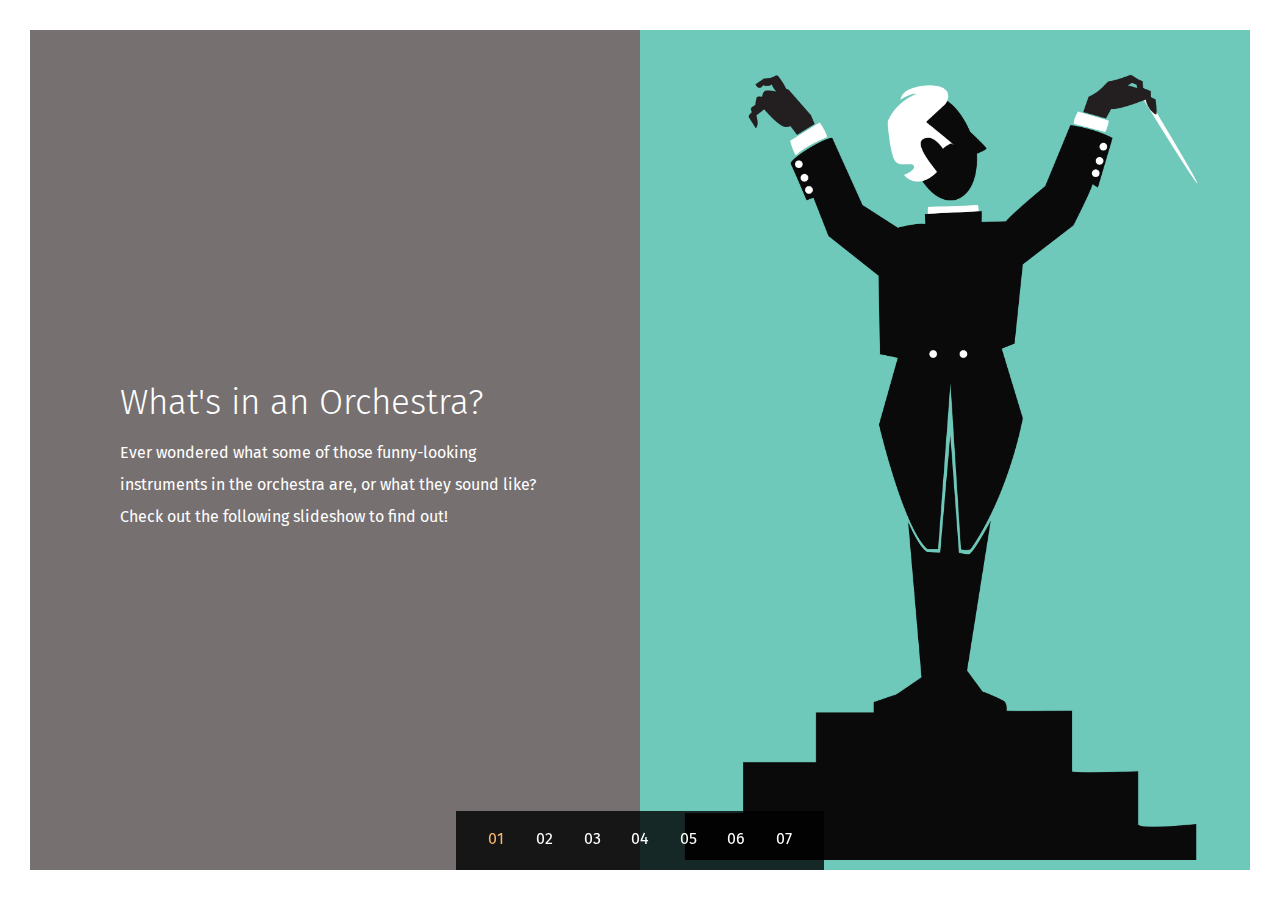
==== index.html @ 83e467b5 "First commit" ====
<!doctype html>
<html lang="en" class="no-js">
<head>
	<meta charset="UTF-8">
	<meta name="viewport" content="width=device-width, initial-scale=1">

	<link href='https://fonts.googleapis.com/css?family=Fira+Sans:400,300,700' rel='stylesheet' type='text/css'>


<!--<link rel="stylesheet" href="css/reset-quiz.css">-->

	<link rel="stylesheet" href="css/reset.css"> <!-- CSS reset -->
	<!--<link rel="stylesheet"  href="css/master-quiz.css">-->
	<!--<link  rel="stylesheet"  href="css/slickQuiz.css">-->
	<link rel="stylesheet" href="css/style.css"> <!-- Resource style -->

<!--Resources for information on the instruments: http://www.sfskids.org/classic/templates/instorchframe.asp?pageid=3
http://www.philharmonia.co.uk/explore/instruments/harp -->




<link rel="stylesheet" href="css/tooltips.css">



	<script src="js/modernizr.js"></script> <!-- Modernizr -->
	<!--<link rel="stylesheet" href="js/avgrund/style/avgrund.css">-->




	<title>What's in an Orchestra?</title>
</head>
<body>
	<div class="cd-slider-wrapper">
		<ul class="cd-slider">
			<li class="is-visible">

				<div class="cd-half-block image"></div>


				<div class="cd-half-block content">

					<div>

						<h2>What's in an Orchestra?</h2>
						<p>

							Ever wondered what some of those funny-looking instruments in the orchestra are, or what they sound like? Check
							out the following slideshow to find out!
						</p>


					</div>
				</div>
			</li> <!-- .cd-half-block.content -->

			<li>
				<div class="cd-half-block image"></div>
				<div onmouseover="document.getElementById('double-bass').play()" onmouseout="document.getElementById('double-bass').pause()" class="holder">
					<audio id="double-bass" src="double-bass.mp3"></audio>

				</div>
				<div class="cd-half-block content light-bg">
					<div style="color:white">
						<h2>Double Bass</h2>   <!--Daniel Barbiero-->
						<p>
							The double bass is the biggest and lowest-sounding instrument with strings in the orchestra. Sometimes the double bass gets a solo, but it's
							more common for it to stay in the background.

						</p>
						<br>
						<p>
							Double bass players spend a lot of time plucking their instrument rather than using their bow. This is called pizzicato.
					</p>
					<br>
					<p style="font-style:italic" >
						Mouse over the double bass to hear its sound!
					</p>
					</div>
				</div> <!-- .cd-half-block.content -->
			</li>

			<li>
				<div class="cd-half-block image"></div>
				<div onmouseover="document.getElementById('french-horn').play()" onmouseout="document.getElementById('french-horn').pause()" class="holder">
					<audio id="french-horn" src="french-horn.mp3"></audio>

				</div>
				<div class="cd-half-block content">
					<div>
						<h2>French Horn</h2>
						<p>
							The French horn is related to the hunting horns of old. In the orchestra, it usually plays long sustained notes.
							If unwound, it would be about 17 feet long!
						</p>
						<br>
						<p>
							People who play the french horn have to use one of their hands to change the sound inside the large opening at the end, called a bell.


						</p>
						<br>
						<p style="font-style:italic">
							Mouse over the french horn to hear its sound!
						</p>
					</div>
				</div> <!-- .cd-half-block.content -->
			</li>

			<li>
				<div class="cd-half-block image"></div>
				<div onmouseover="document.getElementById('sax').play()" onmouseout="document.getElementById('sax').pause()" class="holder">
					<audio id="sax" src="sax.mp3"></audio>

				</div>
				<div class="cd-half-block content">
					<div>
						<h2>Saxophone</h2>
						<p>
						 The saxophone is most well known in jazz music, but it can be used in orchestras too! It has a really harsh sound
						 which makes it easy to distinguish from the rest of the orchestra.
					 </p>
					 <br>
					 <p>
						 There are six different types of saxophone but they are all played using a mouthpiece called a reed.
					</p>
					<br>
					<p style="font-style:italic">
						Mouse over the saxophone to hear its sound!
					</p>

					</div>
				</div> <!-- .cd-half-block.content -->
			</li>


			<li> <!--added this slide to test if I can add more slides-->
				<div class="cd-half-block image"></div>
				<div onmouseover="document.getElementById('trumpet').play()" onmouseout="document.getElementById('trumpet').pause()" class="holder">
					<audio id="trumpet" src="trumpet.mp3"></audio>

				</div>
				<div class="cd-half-block content">
					<div>
						<h2>Trumpet</h2>
						<p>
						The trumpet has a very loud and brassy sound, so its often used to belt out an important melody. It looks kind of like
						a paperclip, but it would actually be about 6 1/2 feet long unwound!

						</p>
						<br>
						<p>
							The trumpet's valves control the flow of air inside the instrument, creating all the sounds a trumpet can make.
						</p>
						<br>
						<p style="font-style:italic">
							Mouse over the trumpet to hear its sound!
						</p>

					</div>
				</div> <!-- .cd-half-block.content -->
			</li>


			<li>
				<div class="cd-half-block image"></div>
				<div onmouseover="document.getElementById('harp').play()" onmouseout="document.getElementById('harp').pause()" class="holder">
					<audio id="harp" src="harp.mp3"></audio>

				</div>
				<div class="cd-half-block content">
					<div>
						<h2>Harp</h2>
						<p>
						The harp isn't very loud,
							but it can make some very beautiful sounds. It wasn't really used in orchestras until the 1800s.
						</p>
						<br>
						<p>The harps used in orchestra have 47 different strings. They also have seven pedals that can change
							the sound of those strings. All of that makes tuning a harp a very extensive process!
						</p>
						<br>
						<p style="font-style:italic">
							Mouse over the harp to hear its sound!
						</p>
					</div>
				</div> <!-- .cd-half-block.content -->
			</li>




			<li>

				<div class="cd-half-block image"></div>

				<div class="cd-half-block content">

					<div>

						<h2>Quiz Time!</h2>
						<p>Think you know all there is to know about the strange instruments of the orchestra?</p>
						<a class="btn" id="click">Yes! I'm ready!</a>
						<a class="btn" href="">Not yet...I'd like to review one more time!</a>
						<a class="btn hide" href="matching-game.html">Nah, I'd rather play a game</a>
						<a class="simple-ajax-popup-align-top" href="site-assets/ajax/test-ajax.html">Load content via ajax</a><br>


					</div>


				</div> <!-- .cd-half-block.content -->
			</li>









<!--the following commented out code would be for teh quiz plugin if i can ever get it working-->
		<!--	<li>
				<div class="cd-half-block image"></div>
				<div onmouseover="document.getElementById('harp').play()" onmouseout="document.getElementById('harp').pause()" class="holder">
					<audio id="harp" src="harp.mp3"></audio>

				</div>
				<div class="cd-half-block content">
					<div id="slickQuiz" class="quiz-body">
					        <h1 class="quizName">  where the quiz name goes </h1>-->

					<!--        <div class="quizArea">
					            <div class="quizHeader">
					                where the quiz main copy goes

					                <a class="button startQuiz" href="#">Get Started!</a>
					            </div>

					            where the quiz gets built
					        </div>

					        <div class="quizResults">
					            <h3 class="quizScore">You Scored: <span> where the quiz score goes</span></h3>

					            <h3 class="quizLevel"><strong>Ranking:</strong> <span>where the quiz ranking level goes</span></h3>

					            <div class="quizResultsCopy">
					                 where the quiz result copy goes
					            </div>
					        </div>

					</div>
</div>  .cd-half-block.content
			</li>-->




		</ul> <!-- .cd-slider -->
	</div> <!-- .cd-slider-wrapper -->


<script src="js/jquery-2.1.4.js"></script>
<script src="js/jquery.mobile.custom.min.js"></script>




<script src="js/main.js"></script> <!-- Resource jQuery -->






<script src="js/tooltips.js"></script>
<!--<script src="js/slickQuiz-config.js"></script>
<script src="js/slickQuiz.js"></script>
<script src="js/master-quiz.js"></script>-->
<script src="js/avgrund/jquery.avgrund.js"></script>
<script>

$(document).ready(function() {
$("a[title]").tooltips();

	$('.simple-ajax-popup-align-top').magnificPopup({
		type: 'ajax',
		alignTop: true,
		overflowY: 'scroll' // as we know that popup content is tall we set scroll overflow by default to avoid jump
	});

	$('.simple-ajax-popup').magnificPopup({
		type: 'ajax'
	});

});





/*this is a popup window that kind of works with an iframe, but behaves poorly on mobile
/*$("#click").avgrund({
width:500,
height:300,
	 template: "<iframe src='quiz.html' height= '100%' width='100%'></iframe>"
});*/






/*$(function () {
    $('#slickQuiz').slickQuiz({
        // options
    });
});*/
</script>

</body>
</html>
---- css/master-quiz.css ----
/* QUIZ STYLES */
/* Styles to prettify the quiz page */

html {
  margin-top:15%;
margin-left:35%;
    background: white; /*#eee*/
}

@media only screen and (max-width: 900px) {
html{
  margin-left:0;

}

}


body {

    width: 100%; /*800px*/
    height:100%;
    margin: 0 auto;
    /*border: 2px solid #ccc;*/
    border-top: none;
    background: #fff;
  
    padding: 20px;
    font-family: Trebuchet, Arial,Helvetica,sans-serif;
    font-size: 16px;
    color: #353535;
    line-height: 1.5em;
}

h1,h2,h3,h4,h5,h6 {font-weight: bold;}

h1 {
    font-size: 26px;
    margin: 0 0 20px;
    color: #0C4569;
}
h2 {
    font-size: 22px;
    margin: 15px 0;
}
h3 {
    font-size: 18px;
    margin: 15px 0 10px;
}
h4 {
    font-size: 16px;
    margin: 10px 0;
}
h5 {
    font-size: 14px;
    margin: 10px 0 5px;
}
h6 {
    font-size: 12px;
    margin: 5px 0;
}

strong { font-weight: bold; }
em { font-style: italic; }
ul { list-style-type: circle; }
ol { list-style-type: decimal; }
ol li { list-style-type: decimal; margin-left: 20px; }

.button {
    float: left;
    width: auto;
    padding: 5px 15px;
    color:#ffffff;
    background-color:darkcyan;
    border: 1px solid #fff;
    -webkit-border-radius: 5px;
    -moz-border-radius: 5px;
    border-radius: 5px;
	text-decoration: none;
}

.button-1 {

    width: auto;
    padding: 5px 15px;
    color:#ffffff;
    background-color:darkcyan;
    border: 1px solid #fff;
    -webkit-border-radius: 5px;
    -moz-border-radius: 5px;
    border-radius: 5px;
	text-decoration: none;
}
.button:hover {
    background-color:darkslategray;
}

.startQuiz {
    margin-top: 40px;
}

.tryAgain {
    float: none;
    margin: 20px 0;
}

/* clearfix */
.quizArea, .quizResults {
    zoom: 1;
}
.quizArea:before, .quizArea:after, .quizResults:before, .quizResults:after {
    content: "\0020";
    display: block;
    height: 0;
    visibility: hidden;
    font-size: 0;
}
.quizArea:after, .quizResults:after {
    clear: both;
}

.questionCount {
    font-size: 14px;
    font-style: italic;
}
.questionCount span {
    font-weight: bold;
}

ol.questions {
    margin-top: 20px;
    margin-left:0;
}
ol.questions li {
    margin-left: 0;
}

ul.answers {
    margin-left: 20px;
    margin-bottom: 20px;
}

ul.responses li {
    margin: 10px 20px 20px;
}
ul.responses li p span {
    display: block;
    font-weight: bold;
    font-size: 18px;
}
.complete ul.answers li.correct, ul.responses li.correct p span {
    color: #6C9F2E;
}
ul.responses li.incorrect p span {
    color: #B5121B;
}

.quizResults h3 {
    margin: 0;
}
.quizResults h3 span {
    font-weight: normal;
    font-style: italic;
}
.quizResultsCopy {
    clear: both;
    margin-top: 20px;
}
---- css/slickQuiz.css ----
/* BASE QUIZ STYLES */
/* These styles ensure that the necessary elements are hidden for toggling */

/* DO NOT EDIT UNLESS YOU KNOW WHAT YOU ARE DOING!! */

.startQuiz,
.nextQuestion,
.backToQuestion,
.questions li.question,
.questions li.question .responses,
.questions li.question .responses .correct,
.questions li.question .responses .incorrect,
.quizResults {
    display: none;
}

/* If response messages are disabled or only shown on quiz completion,
   nextQuestion button IS checkAnswer button - so it must be displayed */
.nextQuestion.checkAnswer {
    display: block;
}

ol.questions,
ul.answers,
ul.responses,
ol.questions li,
ul.answers li,
ul.responses li {
    list-style-type: none;
}

/* Accessibility */
.quizName span:first-child {
    border: 0;
    clip: rect(0 0 0 0);
    height: 1px;
    margin: -1px;
    overflow: hidden;
    padding: 0;
    position: absolute;
    width: 1px;
}
---- css/style.css ----
/* --------------------------------

Primary style

-------------------------------- */
*, *::after, *::before {
  box-sizing: border-box;
}

html {
  font-size: 62.5%;
}

body {
  font-size: 1.6rem;
  font-family: "Fira Sans", sans-serif; /*Fira Sans*/
  color: #767070;
  background-color: #ffffff;
}

a {
  color: #ccd0c1;
  text-decoration: none;
}

/* --------------------------------

Slider

-------------------------------- */
.cd-slider-wrapper {
  position: relative;
  height: 100vh;
  padding: 10px;
}
@media only screen and (min-width: 900px) {
  .cd-slider-wrapper {
    padding: 30px;
  }
}

.cd-slider {
  position: relative;
  z-index: 1;
  height: 100%;
  overflow: hidden;
}
.cd-slider li {
  position: absolute;
  top: 0;
  left: 0;
  height: 100%;
  width: 100%;
  -webkit-transform: translateX(100%);
  -moz-transform: translateX(100%);
  -ms-transform: translateX(100%);
  -o-transform: translateX(100%);
  transform: translateX(100%);
  -webkit-transition: -webkit-transform 0.6s;
  -moz-transition: -moz-transform 0.6s;
  transition: transform 0.6s;
}
.cd-slider li.is-visible {
  -webkit-transform: translateX(0);
  -moz-transform: translateX(0);
  -ms-transform: translateX(0);
  -o-transform: translateX(0);
  transform: translateX(0);
}
.cd-slider .cd-half-block {
  height: 50%;
  background-position: center center;
  background-repeat: no-repeat;
}

.holder{
  /*background-color:pink;
  opacity:.5;*/
  width:50%;
  height:100%;
  position: absolute;
  z-index: 2;
  right:0px;

}

#quiz{
  margin-top:20%;

}

#background{
  background-color:white;
}



/*this is how we change the images for each slide*/
.cd-slider li:first-of-type .image {
  background-image: url(../img/conductor.jpg);
background-size:contain;
background-color:#6ec9ba;


}

.cd-slider li:nth-of-type(2) .image {
  background-image: url(../img/double-bass.jpg);
background-size:contain;
background-color:white;
/*border-top-width:1px;
border-top-color:#ccd0c1;
border-top-style:solid;
border-bottom-width:1px;
border-bottom-color:#ccd0c1;
border-bottom-style:solid;
border-right-width:1px;
border-right-color:#ccd0c1;
border-right-style:solid;*/
}
.cd-slider li:nth-of-type(3) .image {
  background-image: url(../img/french-horn.jpg);
  background-size: contain;
  background-color:white;

}
.cd-slider li:nth-of-type(4) .image {
  background-image: url(../img/sax.jpg);
  background-size: contain;
  background-color:white;
}

.cd-slider li:nth-of-type(5) .image {
  background-image: url(../img/trumpet.jpg);
  background-size: contain;
  background-color:white;
}

.cd-slider li:nth-of-type(6) .image {
  background-image: url(../img/harp.jpg);
  background-size: contain;
  background-color:white;
}

.cd-slider li:nth-of-type(7) .image {
  background-image: url(../img/music-note.png);
  background-size: contain;
  background-size:40%;
  background-color:#64bfb0;
}




.cd-slider .image {
  background-size: cover;
}
.cd-slider .content {
  padding: 30px;
  color: #ffffff;
  background-color: #767070;
  -webkit-font-smoothing: antialiased;
  -moz-osx-font-smoothing: grayscale;
}
.cd-slider .light-bg {
  color: rgba(0, 0, 0, 0.6);
}
.cd-slider .btn {
  display: inline-block;
  background: rgba(0, 0, 0, 0.2);
  padding: 1em 1.6em;
  margin-top: 1em;
  font-size: 1.3rem;
  color: #ffffff;
  border-radius: 50em;
  -webkit-transition: background 0.3s;
  -moz-transition: background 0.3s;
  transition: background 0.3s;
}
.no-touch .cd-slider .btn:hover {
  background: rgba(0, 0, 0, 0.6);
}


/*this is how we change the slide background color*/

.cd-slider li:nth-of-type(2) .content {
  background-color: #64bfb0; /*#ccd0c1;*/
}
.cd-slider li:nth-of-type(3) .content {
  background-color: #f3b96c;
}
.cd-slider li:nth-of-type(4) .content {
  background-color: #f46c6a;
}
.cd-slider li:nth-of-type(5) .content {
  background-color: #64bfb0; /*#ccd0c1;*/
}

.cd-slider li:nth-of-type(6) .content {
  background-color: #f46c6a;
}



.cd-slider h2 {
  font-size: 2.2rem;
  margin-bottom: .4em;
}
.cd-slider p {
  font-size: 1.4rem;
}
.cd-slider h2, .cd-slider p {
  line-height: 1.4;
}
@media only screen and (min-width: 900px) {
  .cd-slider li {
    pointer-events: none;
    z-index: 1;
    -webkit-transform: translateX(0);
    -moz-transform: translateX(0);
    -ms-transform: translateX(0);
    -o-transform: translateX(0);
    transform: translateX(0);
    -webkit-transition: z-index 0s 0.6s;
    -moz-transition: z-index 0s 0.6s;
    transition: z-index 0s 0.6s;
  }
  .cd-slider li.is-visible {
    pointer-events: auto;
    z-index: 3;
    -webkit-transition: z-index 0s 0s;
    -moz-transition: z-index 0s 0s;
    transition: z-index 0s 0s;
  }
  .cd-slider li.is-visible.covered {
    /* list item still there, but covered by the list item entering the viewport (.is-visible) */
    z-index: 2;
  }
  .cd-slider .cd-half-block {
    height: 100%;
    width: 50%;
    float: right;
  }
  .cd-slider .cd-half-block.content {
    -webkit-transform: translateX(200%);
    -moz-transform: translateX(200%);
    -ms-transform: translateX(200%);
    -o-transform: translateX(200%);
    transform: translateX(200%);
    -webkit-transition: -webkit-transform 0.6s 0s ease-in-out;
    -moz-transition: -moz-transform 0.6s 0s ease-in-out;
    transition: transform 0.6s 0s ease-in-out;
  }
  .cd-slider .cd-half-block.image {
    -webkit-transform: translateX(100%);
    -moz-transform: translateX(100%);
    -ms-transform: translateX(100%);
    -o-transform: translateX(100%);
    transform: translateX(100%);
    -webkit-transition: -webkit-transform 0s 0.3s;
    -moz-transition: -moz-transform 0s 0.3s;
    transition: transform 0s 0.3s;
  }
  .cd-slider li.is-visible .cd-half-block.content,
  .cd-slider li.is-visible .cd-half-block.image {
    -webkit-transform: translateX(0%);
    -moz-transform: translateX(0%);
    -ms-transform: translateX(0%);
    -o-transform: translateX(0%);
    transform: translateX(0%);
  }
  .cd-slider li.is-visible .cd-half-block.content {
    -webkit-transition: -webkit-transform 0.6s 0s ease-in-out;
    -moz-transition: -moz-transform 0.6s 0s ease-in-out;
    transition: transform 0.6s 0s ease-in-out;
  }
  .cd-slider .content {
    /* vertically align its content */
    display: table;
    padding: 0 40px;
  }
  .cd-slider .content > div {
    /* vertically align <div> inside div.content */
    display: table-cell;
    vertical-align: middle;
  }
  .cd-slider .btn {
    padding: 1.4em 2em;
    font-size: 1.4rem;
  }
  .cd-slider p {
    font-size: 1.6rem;
  }
  .cd-slider h2 {
    font-size: 3.5rem;
    margin-bottom: 0;
  }
  .cd-slider h2, .cd-slider p {
    line-height: 2;
  }
}


@media only screen and (min-width: 1170px) {
  .cd-slider .content {
    padding: 0 90px;
  }
  .cd-slider h2 {
    font-weight: 300;
  }
}

/* --------------------------------

Slider Navigation

-------------------------------- */
.cd-slider-navigation {
  /* you won't see this element in the html but it will be created using jQuery */
  position: absolute;
  z-index: 3;
  left: 50%;
  right: auto;
  -webkit-transform: translateX(-50%);
  -moz-transform: translateX(-50%);
  -ms-transform: translateX(-50%);
  -o-transform: translateX(-50%);
  transform: translateX(-50%);
  bottom: 30px;
}
.cd-slider-navigation li {
  display: inline-block;
  margin: 0 .25em;
}
.cd-slider-navigation li.selected a {
  background-color: #ffffff;
}
.cd-slider-navigation a {
  display: block;
  height: 8px;
  width: 8px;
  border-radius: 50%;
  color: transparent;
  /* image replacement */
  white-space: nowrap;
  text-indent: 100%;
  overflow: hidden;
  border: 1px solid #ffffff;
}
@media only screen and (min-width: 900px) {
  .cd-slider-navigation {
    padding: 0.5em 1em;
    background-color: rgba(0, 0, 0, 0.8);
    /* fixes a bug on Firefox with ul.cd-slider-navigation z-index */
    -webkit-transform: translateZ(2px) translateX(-50%);
    -moz-transform: translateZ(2px) translateX(-50%);
    -ms-transform: translateZ(2px) translateX(-50%);
    -o-transform: translateZ(2px) translateX(-50%);
    transform: translateZ(2px) translateX(-50%);
    -webkit-transition: -webkit-transform 0.3s;
    -moz-transition: -moz-transform 0.3s;
    transition: transform 0.3s;
  }
  .cd-slider-navigation.slider-animating {
    /* fixes a bug on Firefox with ul.cd-slider-navigation z-index */
    -webkit-transform: translateX(-50%) scale(1);
    -moz-transform: translateX(-50%) scale(1);
    -ms-transform: translateX(-50%) scale(1);
    -o-transform: translateX(-50%) scale(1);
    transform: translateX(-50%) scale(1);
  }
  .cd-slider-navigation a {
    height: 40px;
    width: 40px;
    line-height: 40px;
    text-align: center;
    /* reset style */
    text-indent: 0;
    border: none;
    border-radius: 0;
    color: #ffffff;
    -webkit-font-smoothing: antialiased;
    -moz-osx-font-smoothing: grayscale;
  }
  .cd-slider-navigation li.selected a {
    background-color: transparent;
    color: #f3b96c;
  }
}
/*raising the score-videos*/
@media only screen and (max-width: 900px) {
  .holder{

    width:100%;
    height:50%;
    position: absolute;
    z-index: 1000;
    top:0px;

  }
  .hide{
    visibility:hidden;
  }
}
---- css/tooltips.css ----
.tooltip, .arrow:after {
  background: grey; /*changed this from black*/
  border: 2px solid white;
}

.tooltip {
  pointer-events: none;
  opacity: 0;
  display: inline-block;
  position: absolute;
  padding: 10px 20px;
  color: white;
  border-radius: 20px;
  margin-top: 20px;
  text-align: center;
  font: bold 14px "Helvetica Neue", Sans-Serif;
  font-stretch: condensed;
  text-decoration: none;
  text-transform: uppercase;
  box-shadow: 0 0 7px black;
  z-index:4; /*I added this to make it show up above the background*/

}
.arrow {
  width: 70px;
  height: 16px;
  overflow: hidden;
  position: absolute;
  left: 50%;
  margin-left: -35px; /*-35*/
  bottom: -16px;
}
.arrow:after {
  content: "";
  position: absolute;
  left: 20px;
  top: -20px;
  width: 25px;
  height: 25px;
  -webkit-box-shadow: 6px 5px 9px -9px black,
                      5px 6px 9px -9px black;
  -moz-box-shadow: 6px 5px 9px -9px black,
                   5px 6px 9px -9px black;
  box-shadow: 6px 5px 9px -9px black,
              5px 6px 9px -9px black;
  -webkit-transform: rotate(45deg);
  -moz-transform:    rotate(45deg);
  -ms-transform:     rotate(45deg);
  -o-transform:      rotate(45deg);
}
.tooltip.active {
  opacity: 1;
  margin-top: 5px;
  -webkit-transition: all 0.2s ease;
  -moz-transition:    all 0.2s ease;
  -ms-transition:     all 0.2s ease;
  -o-transition:      all 0.2s ease;
}
.tooltip.out {
  opacity: 0;
  margin-top: -20px;
}
---- js/avgrund/style/avgrund.css ----
html, body {
	height: 100%;
	overflow: auto;
}

.avgrund-popin {
	position: absolute;
	background: #fff;
	padding: 10px;
	overflow: hidden;
	visibility: hidden;
	opacity: 0;
	filter: alpha(opacity=0);
	top: 50%;
	left: 50%;
	z-index: 1000;
	box-shadow: 0 1px 10px 0 rgba(0, 0, 0, .5);

	-webkit-transform: scale(0.8);
	-moz-transform: scale(0.8);
	-ms-transform: scale(0.8);
	-o-transform: scale(0.8);
	transform: scale(0.8);
}

.avgrund-overlay {
	background: #000;
	width: 100%;
	position: relative;
	top: -1500px;
	left: 0;
	z-index: 101;
	visibility: hidden;
	opacity: 0;
	filter: alpha(opacity=0);
}

body.avgrund-ready,
.avgrund-ready .avgrund-popin,
.avgrund-ready .avgrund-overlay {
	-webkit-transform-origin: 50% 50%;
	-moz-transform-origin: 50% 50%;
	-ms-transform-origin: 50% 50%;
	-o-transform-origin: 50% 50%;
	transform-origin: 50% 50%;

	-webkit-transition: 0.3s all ease-out;
	-moz-transition: 0.3s all ease-out;
	-ms-transition: 0.3s all ease-out;
	-o-transition: 0.3s all ease-out;
	transition: 0.3s all ease-out;
}

body.avgrund-active {
	-webkit-transform: scale(0.9);
	-moz-transform: scale(0.9);
	-ms-transform: scale(0.9);
	-o-transform: scale(0.9);
	transform: scale(0.9);
	overflow: hidden;
}

.avgrund-active .avgrund-popin {
	visibility: visible;
	opacity: 1;
	filter: alpha(opacity=100);

	-webkit-transform: scale(1.1);
	-moz-transform: scale(1.1);
	-ms-transform: scale(1.1);
	-o-transform: scale(1.1);
	transform: scale(1.1);
}

.avgrund-active .avgrund-overlay {
	visibility: visible;
	opacity: .5;
	filter: alpha(opacity=50);
	height: 20000px;
}

.avgrund-popin.stack {
	-webkit-transform: scale(1.5);
	-moz-transform: scale(1.5);
	-ms-transform: scale(1.5);
	-o-transform: scale(1.5);
	transform: scale(1.5);
}

.avgrund-active .avgrund-popin.stack {
	-webkit-transform: scale(1.1);
	-moz-transform: scale(1.1);
	-ms-transform: scale(1.1);
	-o-transform: scale(1.1);
	transform: scale(1.1);
}

.avgrund-active .avgrund-blur {
	-webkit-filter: blur(1px);
	-moz-filter: blur(1px);
	-ms-filter: blur(1px);
	-o-filter: blur(1px);
	filter: blur(1px);
}

/* Optional close button styles */
.avgrund-close {
	display: block;
	color: #555;
	font-size: 13px;
	text-decoration: none;
	text-transform: uppercase;
	position: absolute;
	top: 6px;
	right: 10px;
}
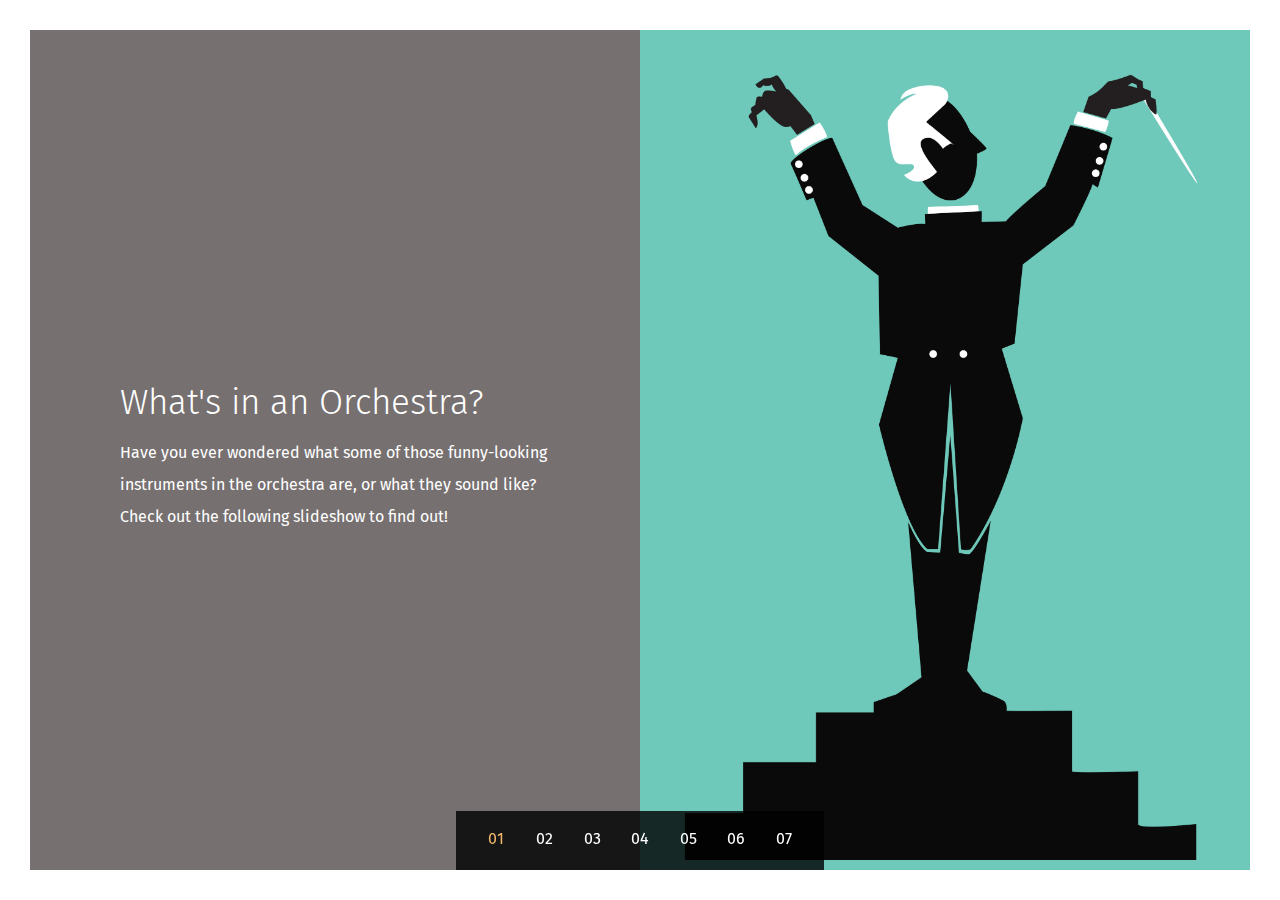
==== commit ba266447: "again" ====
--- a/index.html
+++ b/index.html
@@ -21,6 +21,7 @@
 
 
 <link rel="stylesheet" href="css/tooltips.css">
+<link rel="stylesheet" href="css/magnific-popup.css">
 
 
 
@@ -47,7 +48,7 @@
 						<h2>What's in an Orchestra?</h2>
 						<p>
 
-							Ever wondered what some of those funny-looking instruments in the orchestra are, or what they sound like? Check
+							Have you ever wondered what some of those funny-looking instruments in the orchestra are, or what they sound like? Check
 							out the following slideshow to find out!
 						</p>
 
@@ -66,7 +67,7 @@
 					<div style="color:white">
 						<h2>Double Bass</h2>   <!--Daniel Barbiero-->
 						<p>
-							The double bass is the biggest and lowest-sounding instrument with strings in the orchestra. Sometimes the double bass gets a solo, but it's
+							The double bass is the biggest and lowest-sounding instrument in the orchestra's string section. Sometimes the double bass gets a solo, but it's
 							more common for it to stay in the background.
 
 						</p>
@@ -119,12 +120,12 @@
 					<div>
 						<h2>Saxophone</h2>
 						<p>
-						 The saxophone is most well known in jazz music, but it can be used in orchestras too! It has a really harsh sound
+						 The saxophone is most well-known in jazz music, but it can be used in orchestras too! It has a really harsh sound
 						 which makes it easy to distinguish from the rest of the orchestra.
 					 </p>
 					 <br>
 					 <p>
-						 There are six different types of saxophone but they are all played using a mouthpiece called a reed.
+						 There are six different types of saxophone, but they are all played using a mouthpiece called a reed.
 					</p>
 					<br>
 					<p style="font-style:italic">
@@ -146,7 +147,7 @@
 					<div>
 						<h2>Trumpet</h2>
 						<p>
-						The trumpet has a very loud and brassy sound, so its often used to belt out an important melody. It looks kind of like
+						The trumpet has a very loud and brassy sound, so it is often used to belt out an important melody. It looks kind of like
 						a paperclip, but it would actually be about 6 1/2 feet long unwound!
 
 						</p>
@@ -179,7 +180,7 @@
 						</p>
 						<br>
 						<p>The harps used in orchestra have 47 different strings. They also have seven pedals that can change
-							the sound of those strings. All of that makes tuning a harp a very extensive process!
+							the sound of those strings. All of that makes tuning the harp a very extensive process!
 						</p>
 						<br>
 						<p style="font-style:italic">
@@ -201,18 +202,20 @@
 					<div>
 
 						<h2>Quiz Time!</h2>
-						<p>Think you know all there is to know about the strange instruments of the orchestra?</p>
-						<a class="btn" id="click">Yes! I'm ready!</a>
+						<p>Think you know all there is to know about the funny-looking instruments of the orchestra?</p>
+						<a class="btn" href="quiz.html" class="ajax-popup-link">Yes! I'm ready!</a>
 						<a class="btn" href="">Not yet...I'd like to review one more time!</a>
 						<a class="btn hide" href="matching-game.html">Nah, I'd rather play a game</a>
-						<a class="simple-ajax-popup-align-top" href="site-assets/ajax/test-ajax.html">Load content via ajax</a><br>
-
-
-					</div>
-
-
-				</div> <!-- .cd-half-block.content -->
-			</li>
+
+
+
+
+					</div>
+
+
+				</div> <!-- .cd-half-block.content -->
+			</li>
+
 
 
 
@@ -282,23 +285,25 @@
 <script src="js/slickQuiz.js"></script>
 <script src="js/master-quiz.js"></script>-->
 <script src="js/avgrund/jquery.avgrund.js"></script>
+<script src="js/jquery.magnific-popup.js"></script>
+
+
+
 <script>
 
 $(document).ready(function() {
 $("a[title]").tooltips();
 
-	$('.simple-ajax-popup-align-top').magnificPopup({
+	/*$('.simple-ajax-popup-align-top').magnificPopup({
 		type: 'ajax',
 		alignTop: true,
 		overflowY: 'scroll' // as we know that popup content is tall we set scroll overflow by default to avoid jump
+	});*/
+	$('.ajax-popup-link').magnificPopup({
+	  type: 'ajax'
 	});
 
-	$('.simple-ajax-popup').magnificPopup({
-		type: 'ajax'
-	});
-
 });
-
 
 
 
